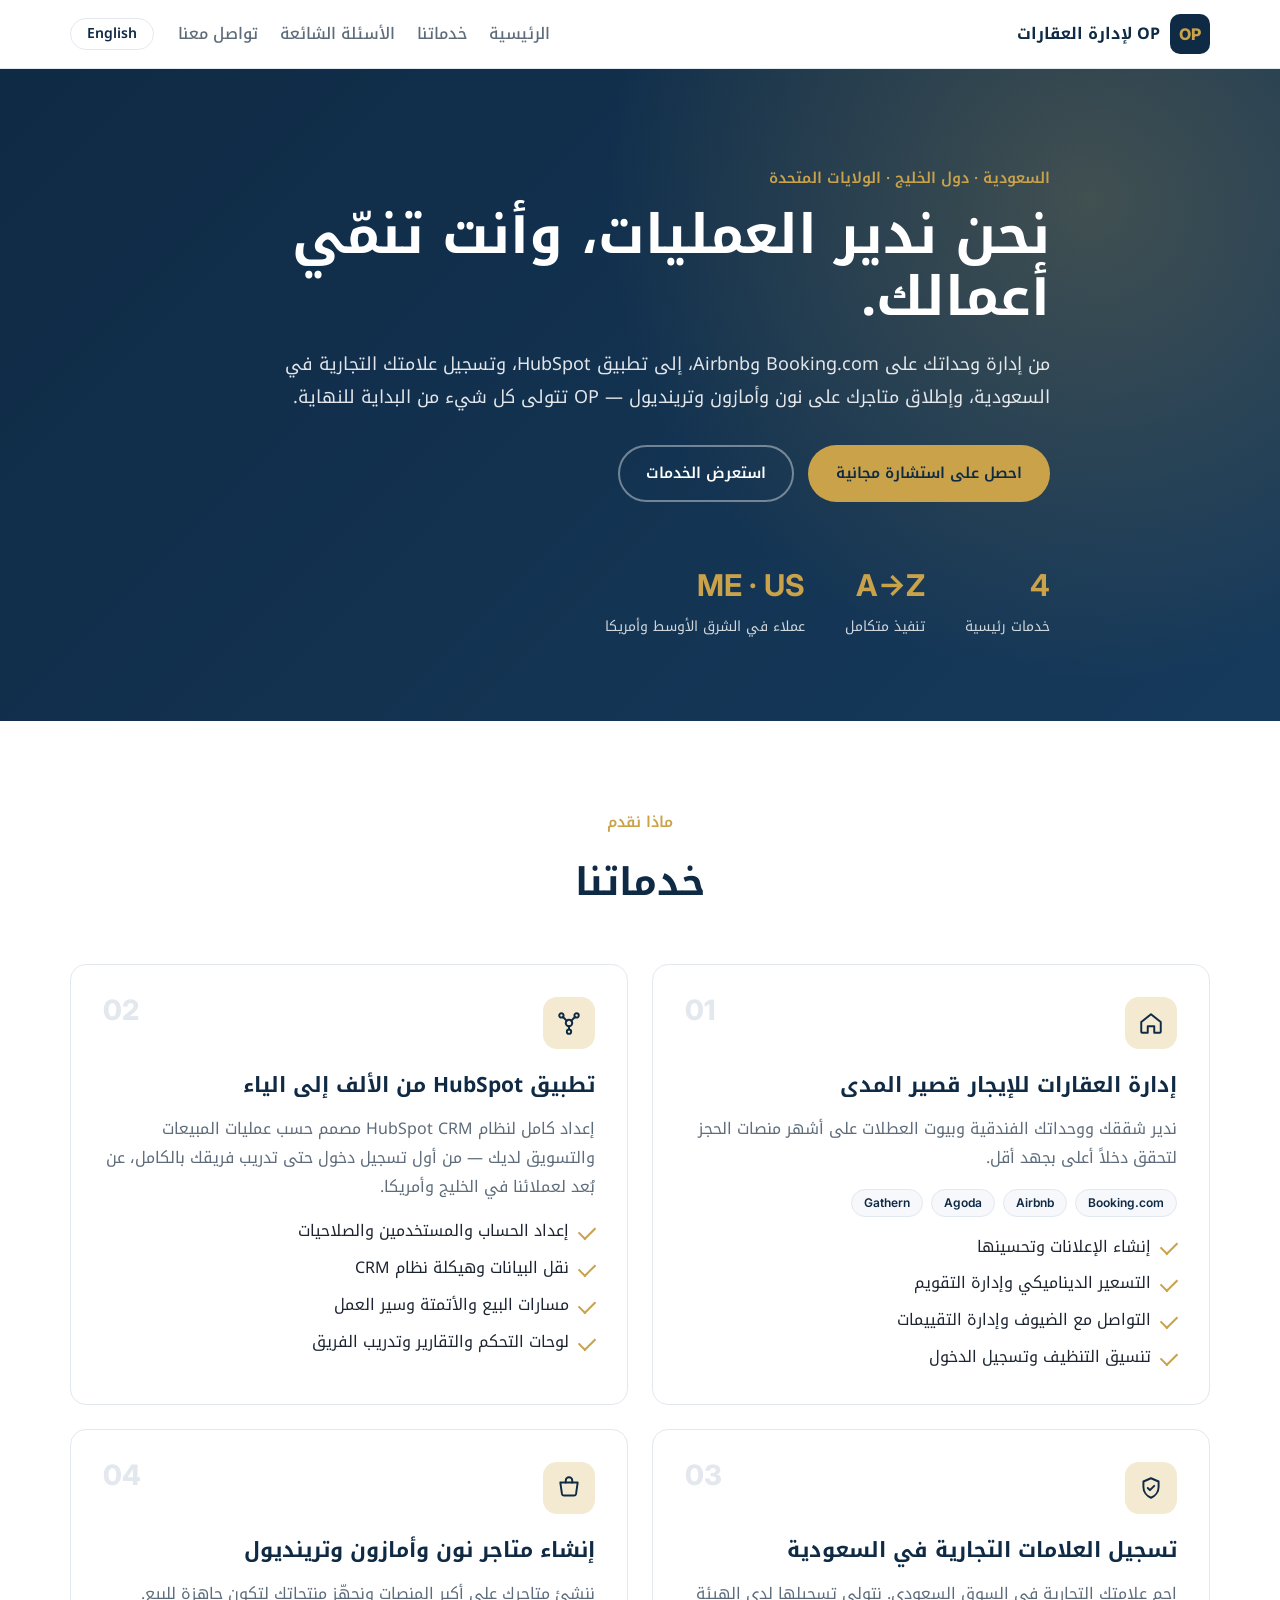
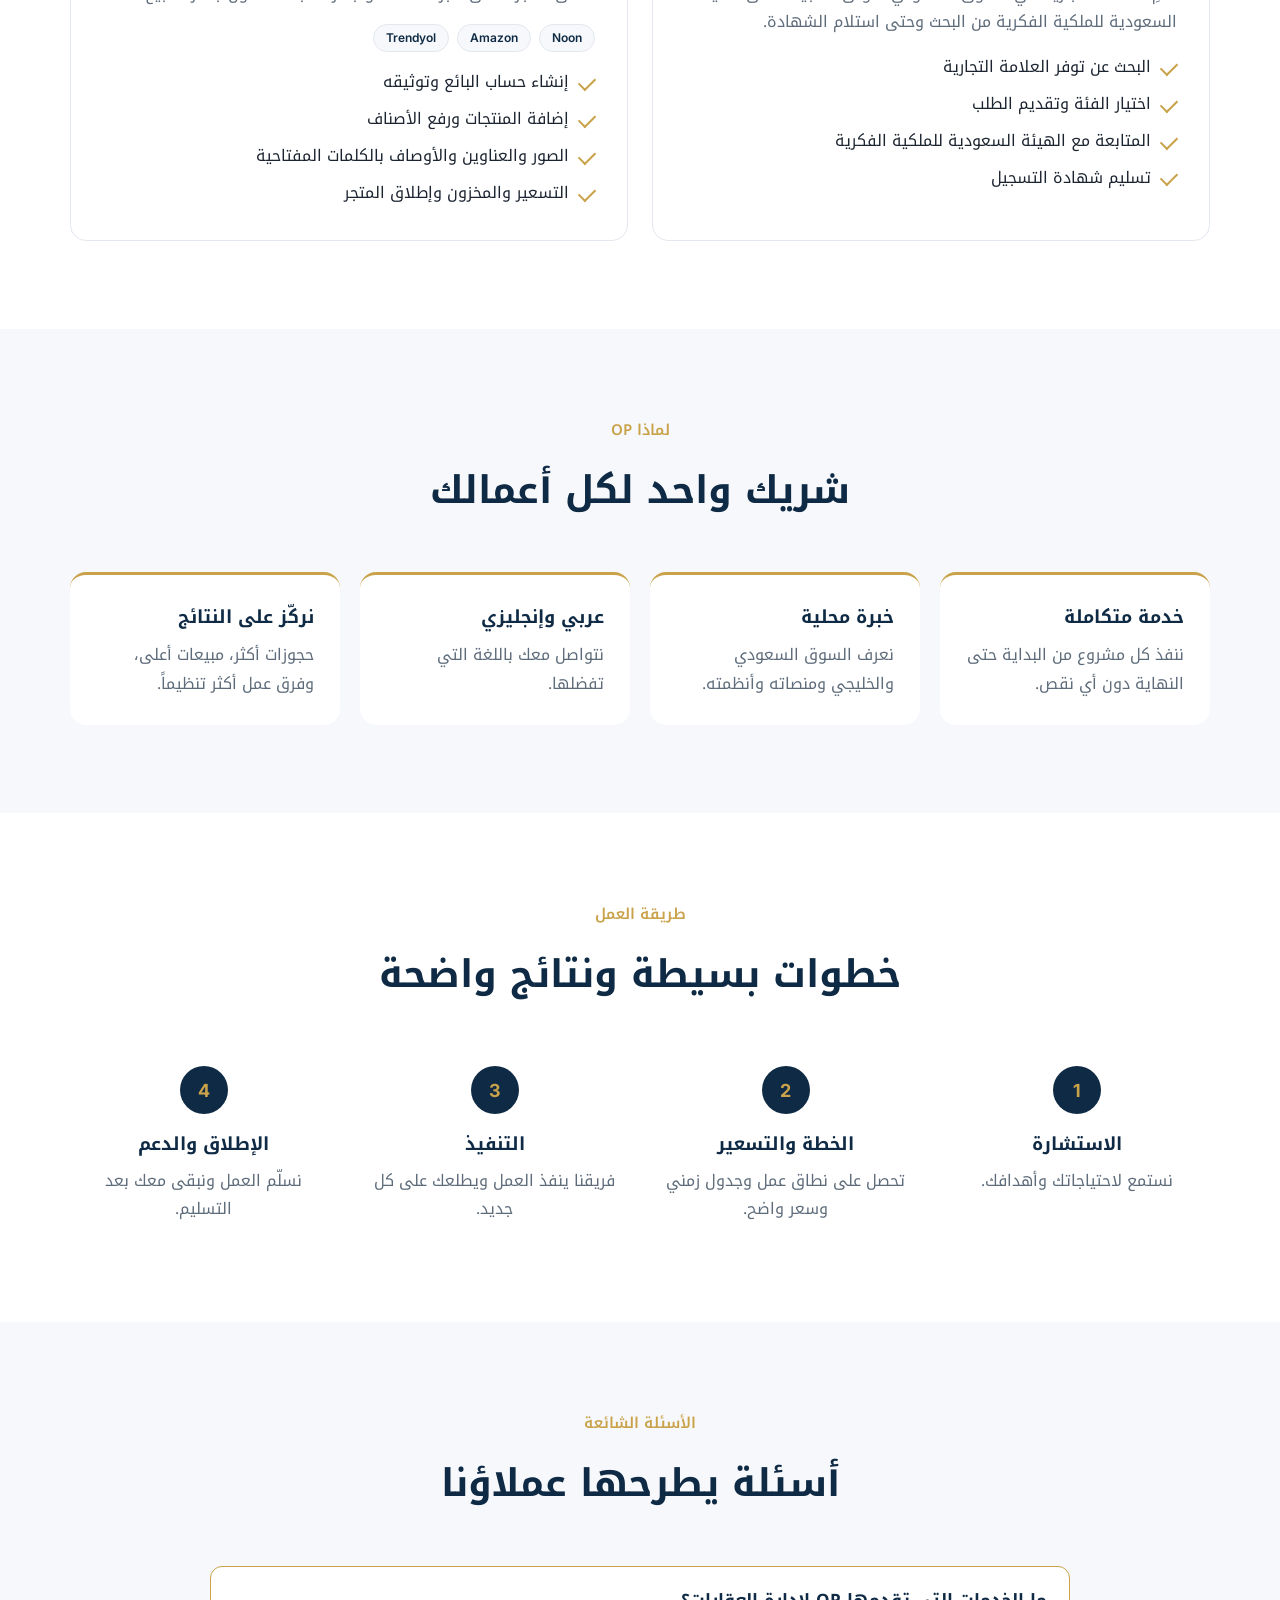
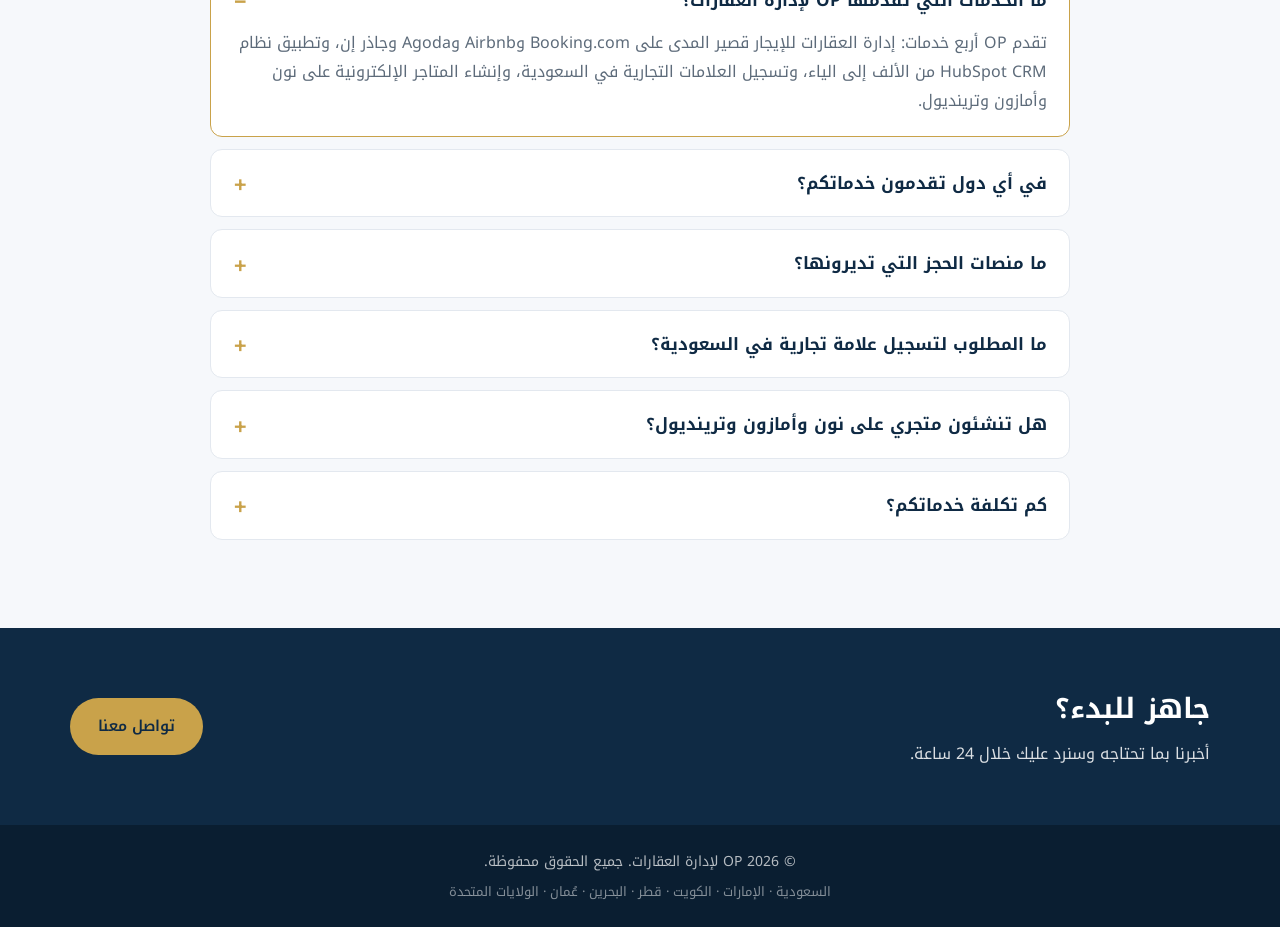
==== ar/index.html @ 4bc1ed7b "Switch to English/Arabic pages with SEO, GEO and a contact page - Remove Urdu; generate separate sta" ====
<!doctype html>
<html lang="ar" dir="rtl">
<head>
  <meta charset="utf-8">
  <meta name="viewport" content="width=device-width, initial-scale=1">
  <title>OP لإدارة العقارات | إدارة Airbnb وBooking.com وتطبيق HubSpot وتسجيل العلامات التجارية والمتاجر الإلكترونية</title>
  <meta name="description" content="OP لإدارة العقارات في السعودية والخليج وأمريكا: إدارة وحدات الإيجار قصير المدى على Booking.com وAirbnb وAgoda وجاذر إن، وتطبيق HubSpot، وتسجيل العلامات التجارية في السعودية، وإنشاء متاجر نون وأمازون وترينديول.">
  <meta name="robots" content="index, follow, max-image-preview:large">
  <link rel="canonical" href="https://www.op-pm.com/ar/">
  <link rel="alternate" hreflang="en" href="https://www.op-pm.com/">
  <link rel="alternate" hreflang="ar" href="https://www.op-pm.com/ar/">
  <link rel="alternate" hreflang="x-default" href="https://www.op-pm.com/">
  <meta property="og:type" content="website">
  <meta property="og:site_name" content="OP لإدارة العقارات">
  <meta property="og:title" content="OP لإدارة العقارات | إدارة Airbnb وBooking.com وتطبيق HubSpot وتسجيل العلامات التجارية والمتاجر الإلكترونية">
  <meta property="og:description" content="OP لإدارة العقارات في السعودية والخليج وأمريكا: إدارة وحدات الإيجار قصير المدى على Booking.com وAirbnb وAgoda وجاذر إن، وتطبيق HubSpot، وتسجيل العلامات التجارية في السعودية، وإنشاء متاجر نون وأمازون وترينديول.">
  <meta property="og:url" content="https://www.op-pm.com/ar/">
  <meta property="og:image" content="https://www.op-pm.com/og-image.png">
  <meta property="og:locale" content="ar_SA">
  <meta property="og:locale:alternate" content="en_US">
  <meta name="twitter:card" content="summary_large_image">
  <link rel="icon" href="../favicon.svg" type="image/svg+xml">
  <link rel="preconnect" href="https://fonts.googleapis.com">
  <link rel="preconnect" href="https://fonts.gstatic.com" crossorigin>
  <link href="https://fonts.googleapis.com/css2?family=Inter:wght@400;500;600;700;800&family=Noto+Kufi+Arabic:wght@400;500;600;700;800&display=swap" rel="stylesheet">
  <link rel="stylesheet" href="../styles.css">
  <script type="application/ld+json">
{
  "@context": "https://schema.org",
  "@graph": [
    {
      "@type": "Organization",
      "@id": "https://www.op-pm.com/#organization",
      "name": "OP Property Management",
      "alternateName": "OP لإدارة العقارات",
      "url": "https://www.op-pm.com/",
      "logo": "https://www.op-pm.com/favicon.svg",
      "image": "https://www.op-pm.com/og-image.png",
      "description": "OP لإدارة العقارات في السعودية والخليج وأمريكا: إدارة وحدات الإيجار قصير المدى على Booking.com وAirbnb وAgoda وجاذر إن، وتطبيق HubSpot، وتسجيل العلامات التجارية في السعودية، وإنشاء متاجر نون وأمازون وترينديول.",
      "email": "info@op-pm.com",
      "telephone": "+966 50 000 0000",
      "areaServed": [
        {
          "@type": "Country",
          "name": "Saudi Arabia"
        },
        {
          "@type": "Country",
          "name": "United Arab Emirates"
        },
        {
          "@type": "Country",
          "name": "Kuwait"
        },
        {
          "@type": "Country",
          "name": "Qatar"
        },
        {
          "@type": "Country",
          "name": "Bahrain"
        },
        {
          "@type": "Country",
          "name": "Oman"
        },
        {
          "@type": "Country",
          "name": "United States"
        }
      ],
      "knowsLanguage": [
        "ar",
        "en"
      ],
      "contactPoint": {
        "@type": "ContactPoint",
        "contactType": "customer service",
        "telephone": "+966 50 000 0000",
        "email": "info@op-pm.com",
        "availableLanguage": [
          "Arabic",
          "English"
        ],
        "areaServed": [
          "SA",
          "AE",
          "KW",
          "QA",
          "BH",
          "OM",
          "US"
        ]
      }
    },
    {
      "@type": "WebSite",
      "@id": "https://www.op-pm.com/#website",
      "url": "https://www.op-pm.com/",
      "name": "OP Property Management",
      "inLanguage": [
        "en",
        "ar"
      ],
      "publisher": {
        "@id": "https://www.op-pm.com/#organization"
      }
    },
    {
      "@type": "WebPage",
      "@id": "https://www.op-pm.com/ar/#webpage",
      "url": "https://www.op-pm.com/ar/",
      "name": "OP لإدارة العقارات | إدارة Airbnb وBooking.com وتطبيق HubSpot وتسجيل العلامات التجارية والمتاجر الإلكترونية",
      "description": "OP لإدارة العقارات في السعودية والخليج وأمريكا: إدارة وحدات الإيجار قصير المدى على Booking.com وAirbnb وAgoda وجاذر إن، وتطبيق HubSpot، وتسجيل العلامات التجارية في السعودية، وإنشاء متاجر نون وأمازون وترينديول.",
      "inLanguage": "ar",
      "isPartOf": {
        "@id": "https://www.op-pm.com/#website"
      },
      "about": {
        "@id": "https://www.op-pm.com/#organization"
      }
    },
    {
      "@type": "Service",
      "@id": "https://www.op-pm.com/ar/#rental",
      "name": "إدارة العقارات للإيجار قصير المدى",
      "description": "ندير شققك ووحداتك الفندقية وبيوت العطلات على أشهر منصات الحجز لتحقق دخلاً أعلى بجهد أقل.",
      "serviceType": "إدارة العقارات للإيجار قصير المدى",
      "provider": {
        "@id": "https://www.op-pm.com/#organization"
      },
      "areaServed": [
        {
          "@type": "Country",
          "name": "Saudi Arabia"
        },
        {
          "@type": "Country",
          "name": "United Arab Emirates"
        },
        {
          "@type": "Country",
          "name": "Kuwait"
        },
        {
          "@type": "Country",
          "name": "Qatar"
        },
        {
          "@type": "Country",
          "name": "Bahrain"
        },
        {
          "@type": "Country",
          "name": "Oman"
        },
        {
          "@type": "Country",
          "name": "United States"
        }
      ],
      "inLanguage": "ar"
    },
    {
      "@type": "Service",
      "@id": "https://www.op-pm.com/ar/#hubspot",
      "name": "تطبيق HubSpot من الألف إلى الياء",
      "description": "إعداد كامل لنظام HubSpot CRM مصمم حسب عمليات المبيعات والتسويق لديك — من أول تسجيل دخول حتى تدريب فريقك بالكامل، عن بُعد لعملائنا في الخليج وأمريكا.",
      "serviceType": "تطبيق HubSpot من الألف إلى الياء",
      "provider": {
        "@id": "https://www.op-pm.com/#organization"
      },
      "areaServed": [
        {
          "@type": "Country",
          "name": "Saudi Arabia"
        },
        {
          "@type": "Country",
          "name": "United Arab Emirates"
        },
        {
          "@type": "Country",
          "name": "Kuwait"
        },
        {
          "@type": "Country",
          "name": "Qatar"
        },
        {
          "@type": "Country",
          "name": "Bahrain"
        },
        {
          "@type": "Country",
          "name": "Oman"
        },
        {
          "@type": "Country",
          "name": "United States"
        }
      ],
      "inLanguage": "ar"
    },
    {
      "@type": "Service",
      "@id": "https://www.op-pm.com/ar/#trademark",
      "name": "تسجيل العلامات التجارية في السعودية",
      "description": "احمِ علامتك التجارية في السوق السعودي. نتولى تسجيلها لدى الهيئة السعودية للملكية الفكرية من البحث وحتى استلام الشهادة.",
      "serviceType": "تسجيل العلامات التجارية في السعودية",
      "provider": {
        "@id": "https://www.op-pm.com/#organization"
      },
      "areaServed": {
        "@type": "Country",
        "name": "Saudi Arabia"
      },
      "inLanguage": "ar"
    },
    {
      "@type": "Service",
      "@id": "https://www.op-pm.com/ar/#stores",
      "name": "إنشاء متاجر نون وأمازون وترينديول",
      "description": "ننشئ متاجرك على أكبر المنصات ونجهّز منتجاتك لتكون جاهزة للبيع.",
      "serviceType": "إنشاء متاجر نون وأمازون وترينديول",
      "provider": {
        "@id": "https://www.op-pm.com/#organization"
      },
      "areaServed": [
        {
          "@type": "Country",
          "name": "Saudi Arabia"
        },
        {
          "@type": "Country",
          "name": "United Arab Emirates"
        },
        {
          "@type": "Country",
          "name": "Kuwait"
        },
        {
          "@type": "Country",
          "name": "Qatar"
        },
        {
          "@type": "Country",
          "name": "Bahrain"
        },
        {
          "@type": "Country",
          "name": "Oman"
        },
        {
          "@type": "Country",
          "name": "United States"
        }
      ],
      "inLanguage": "ar"
    },
    {
      "@type": "FAQPage",
      "@id": "https://www.op-pm.com/ar/#faq",
      "inLanguage": "ar",
      "mainEntity": [
        {
          "@type": "Question",
          "name": "ما الخدمات التي تقدمها OP لإدارة العقارات؟",
          "acceptedAnswer": {
            "@type": "Answer",
            "text": "تقدم OP أربع خدمات: إدارة العقارات للإيجار قصير المدى على Booking.com وAirbnb وAgoda وجاذر إن، وتطبيق نظام HubSpot CRM من الألف إلى الياء، وتسجيل العلامات التجارية في السعودية، وإنشاء المتاجر الإلكترونية على نون وأمازون وترينديول."
          }
        },
        {
          "@type": "Question",
          "name": "في أي دول تقدمون خدماتكم؟",
          "acceptedAnswer": {
            "@type": "Answer",
            "text": "نخدم العملاء في السعودية والإمارات والكويت وقطر والبحرين وعُمان والولايات المتحدة. ونقدم خدمة تطبيق HubSpot وإنشاء متاجر أمازون عن بُعد بالكامل."
          }
        },
        {
          "@type": "Question",
          "name": "ما منصات الحجز التي تديرونها؟",
          "acceptedAnswer": {
            "@type": "Answer",
            "text": "ندير وحدات الإيجار على Booking.com وAirbnb وAgoda وجاذر إن، بما يشمل إنشاء الإعلان والتسعير والتقويم والرد على الضيوف والتقييمات."
          }
        },
        {
          "@type": "Question",
          "name": "ما المطلوب لتسجيل علامة تجارية في السعودية؟",
          "acceptedAnswer": {
            "@type": "Answer",
            "text": "عادةً اسم العلامة أو الشعار، وبيانات المالك (السجل التجاري للشركات)، وقائمة المنتجات أو الخدمات التي ستغطيها العلامة. نؤكد لك المستندات المطلوبة لحالتك ونتولى تقديم الطلب ومتابعته مع الهيئة السعودية للملكية الفكرية."
          }
        },
        {
          "@type": "Question",
          "name": "هل تنشئون متجري على نون وأمازون وترينديول؟",
          "acceptedAnswer": {
            "@type": "Answer",
            "text": "نعم. ننشئ حساب البائع ونوثقه، ونرفع منتجاتك بالصور والعناوين والأوصاف، ونضبط الأسعار والمخزون، ثم نطلق المتجر."
          }
        },
        {
          "@type": "Question",
          "name": "كم تكلفة خدماتكم؟",
          "acceptedAnswer": {
            "@type": "Answer",
            "text": "تعتمد التكلفة على نطاق كل مشروع. تواصل معنا للحصول على استشارة مجانية وسنرسل لك عرض سعر واضحاً وثابتاً."
          }
        }
      ]
    }
  ]
}
</script>
</head>
<body>
  <a class="skip-link" href="#main">انتقل إلى المحتوى</a>
  <header class="site-header">
    <div class="container nav">
      <a href="#top" class="brand" aria-label="OP لإدارة العقارات">
        <span class="brand-mark">OP</span>
        <span class="brand-name">OP لإدارة العقارات</span>
      </a>
      <nav class="nav-links" id="navLinks" aria-label="القائمة الرئيسية">
        <a href="#top">الرئيسية</a>
        <a href="#services">خدماتنا</a>
        <a href="#faq">الأسئلة الشائعة</a>
        <a href="contact.html">تواصل معنا</a>
      </nav>
      <a class="lang-link" href="../" hreflang="en" lang="en">English</a>
      <button class="menu-toggle" id="menuToggle" aria-label="Menu" aria-expanded="false" aria-controls="navLinks">
        <span></span><span></span><span></span>
      </button>
    </div>
  </header>
  <main id="main">
    <section class="hero" id="top">
      <div class="container hero-inner">
        <p class="eyebrow">السعودية · دول الخليج · الولايات المتحدة</p>
        <h1>نحن ندير العمليات، وأنت تنمّي أعمالك.</h1>
        <p class="lead">من إدارة وحداتك على Booking.com وAirbnb، إلى تطبيق HubSpot، وتسجيل علامتك التجارية في السعودية، وإطلاق متاجرك على نون وأمازون وترينديول — OP تتولى كل شيء من البداية للنهاية.</p>
        <div class="hero-cta">
          <a href="contact.html" class="btn btn-primary">احصل على استشارة مجانية</a>
          <a href="#services" class="btn btn-ghost">استعرض الخدمات</a>
        </div>
        <ul class="hero-stats">
          <li><strong>4</strong><span>خدمات رئيسية</span></li>
          <li><strong>A→Z</strong><span>تنفيذ متكامل</span></li>
          <li><strong>ME · US</strong><span>عملاء في الشرق الأوسط وأمريكا</span></li>
        </ul>
      </div>
    </section>

    <section id="services" class="section" aria-labelledby="services-title">
      <div class="container">
        <div class="section-head">
          <p class="eyebrow">ماذا نقدم</p>
          <h2 id="services-title">خدماتنا</h2>
        </div>
        <div class="services-grid">

          <article class="service-card" id="rental">
            <div class="service-icon" aria-hidden="true"><svg viewBox="0 0 24 24"><path d="M3 11l9-7 9 7v9a1 1 0 0 1-1 1h-5v-6H9v6H4a1 1 0 0 1-1-1z"/></svg></div>
            <span class="service-num" aria-hidden="true">01</span>
            <h3>إدارة العقارات للإيجار قصير المدى</h3>
            <p>ندير شققك ووحداتك الفندقية وبيوت العطلات على أشهر منصات الحجز لتحقق دخلاً أعلى بجهد أقل.</p>
            <div class="platforms"><span>Booking.com</span><span>Airbnb</span><span>Agoda</span><span>Gathern</span></div>
            <ul class="features">
              <li>إنشاء الإعلانات وتحسينها</li>
              <li>التسعير الديناميكي وإدارة التقويم</li>
              <li>التواصل مع الضيوف وإدارة التقييمات</li>
              <li>تنسيق التنظيف وتسجيل الدخول</li>
            </ul>
          </article>

          <article class="service-card" id="hubspot">
            <div class="service-icon" aria-hidden="true"><svg viewBox="0 0 24 24"><circle cx="12" cy="12" r="3"/><circle cx="5" cy="5" r="2"/><circle cx="19" cy="5" r="2"/><circle cx="12" cy="20" r="2"/><path d="M6.5 6.5l3.5 3.5M17.5 6.5L14 10M12 15v3"/></svg></div>
            <span class="service-num" aria-hidden="true">02</span>
            <h3>تطبيق HubSpot من الألف إلى الياء</h3>
            <p>إعداد كامل لنظام HubSpot CRM مصمم حسب عمليات المبيعات والتسويق لديك — من أول تسجيل دخول حتى تدريب فريقك بالكامل، عن بُعد لعملائنا في الخليج وأمريكا.</p>
            <ul class="features">
              <li>إعداد الحساب والمستخدمين والصلاحيات</li>
              <li>نقل البيانات وهيكلة نظام CRM</li>
              <li>مسارات البيع والأتمتة وسير العمل</li>
              <li>لوحات التحكم والتقارير وتدريب الفريق</li>
            </ul>
          </article>

          <article class="service-card" id="trademark">
            <div class="service-icon" aria-hidden="true"><svg viewBox="0 0 24 24"><path d="M12 3l7 3v5c0 4.5-3 8.5-7 10-4-1.5-7-5.5-7-10V6z"/><path d="M9 12l2 2 4-4"/></svg></div>
            <span class="service-num" aria-hidden="true">03</span>
            <h3>تسجيل العلامات التجارية في السعودية</h3>
            <p>احمِ علامتك التجارية في السوق السعودي. نتولى تسجيلها لدى الهيئة السعودية للملكية الفكرية من البحث وحتى استلام الشهادة.</p>
            <ul class="features">
              <li>البحث عن توفر العلامة التجارية</li>
              <li>اختيار الفئة وتقديم الطلب</li>
              <li>المتابعة مع الهيئة السعودية للملكية الفكرية</li>
              <li>تسليم شهادة التسجيل</li>
            </ul>
          </article>

          <article class="service-card" id="stores">
            <div class="service-icon" aria-hidden="true"><svg viewBox="0 0 24 24"><path d="M4 7h16l-1.5 10.5a2 2 0 0 1-2 1.5h-9a2 2 0 0 1-2-1.5z"/><path d="M9 7V5a3 3 0 0 1 6 0v2"/></svg></div>
            <span class="service-num" aria-hidden="true">04</span>
            <h3>إنشاء متاجر نون وأمازون وترينديول</h3>
            <p>ننشئ متاجرك على أكبر المنصات ونجهّز منتجاتك لتكون جاهزة للبيع.</p>
            <div class="platforms"><span>Noon</span><span>Amazon</span><span>Trendyol</span></div>
            <ul class="features">
              <li>إنشاء حساب البائع وتوثيقه</li>
              <li>إضافة المنتجات ورفع الأصناف</li>
              <li>الصور والعناوين والأوصاف بالكلمات المفتاحية</li>
              <li>التسعير والمخزون وإطلاق المتجر</li>
            </ul>
          </article>
        </div>
      </div>
    </section>

    <section id="why" class="section section-alt" aria-labelledby="why-title">
      <div class="container">
        <div class="section-head">
          <p class="eyebrow">لماذا OP</p>
          <h2 id="why-title">شريك واحد لكل أعمالك</h2>
        </div>
        <div class="why-grid">
          <div class="why-item"><h3>خدمة متكاملة</h3><p>ننفذ كل مشروع من البداية حتى النهاية دون أي نقص.</p></div>
          <div class="why-item"><h3>خبرة محلية</h3><p>نعرف السوق السعودي والخليجي ومنصاته وأنظمته.</p></div>
          <div class="why-item"><h3>عربي وإنجليزي</h3><p>نتواصل معك باللغة التي تفضلها.</p></div>
          <div class="why-item"><h3>نركّز على النتائج</h3><p>حجوزات أكثر، مبيعات أعلى، وفرق عمل أكثر تنظيماً.</p></div>
        </div>
      </div>
    </section>

    <section id="process" class="section" aria-labelledby="process-title">
      <div class="container">
        <div class="section-head">
          <p class="eyebrow">طريقة العمل</p>
          <h2 id="process-title">خطوات بسيطة ونتائج واضحة</h2>
        </div>
        <ol class="steps">
          <li><span class="step-num">1</span><h3>الاستشارة</h3><p>نستمع لاحتياجاتك وأهدافك.</p></li>
          <li><span class="step-num">2</span><h3>الخطة والتسعير</h3><p>تحصل على نطاق عمل وجدول زمني وسعر واضح.</p></li>
          <li><span class="step-num">3</span><h3>التنفيذ</h3><p>فريقنا ينفذ العمل ويطلعك على كل جديد.</p></li>
          <li><span class="step-num">4</span><h3>الإطلاق والدعم</h3><p>نسلّم العمل ونبقى معك بعد التسليم.</p></li>
        </ol>
      </div>
    </section>

    <section id="faq" class="section section-alt" aria-labelledby="faq-title">
      <div class="container faq-container">
        <div class="section-head">
          <p class="eyebrow">الأسئلة الشائعة</p>
          <h2 id="faq-title">أسئلة يطرحها عملاؤنا</h2>
        </div>
        <div class="faq-list">
          <details open><summary><h3>ما الخدمات التي تقدمها OP لإدارة العقارات؟</h3></summary><p>تقدم OP أربع خدمات: إدارة العقارات للإيجار قصير المدى على Booking.com وAirbnb وAgoda وجاذر إن، وتطبيق نظام HubSpot CRM من الألف إلى الياء، وتسجيل العلامات التجارية في السعودية، وإنشاء المتاجر الإلكترونية على نون وأمازون وترينديول.</p></details>
          <details><summary><h3>في أي دول تقدمون خدماتكم؟</h3></summary><p>نخدم العملاء في السعودية والإمارات والكويت وقطر والبحرين وعُمان والولايات المتحدة. ونقدم خدمة تطبيق HubSpot وإنشاء متاجر أمازون عن بُعد بالكامل.</p></details>
          <details><summary><h3>ما منصات الحجز التي تديرونها؟</h3></summary><p>ندير وحدات الإيجار على Booking.com وAirbnb وAgoda وجاذر إن، بما يشمل إنشاء الإعلان والتسعير والتقويم والرد على الضيوف والتقييمات.</p></details>
          <details><summary><h3>ما المطلوب لتسجيل علامة تجارية في السعودية؟</h3></summary><p>عادةً اسم العلامة أو الشعار، وبيانات المالك (السجل التجاري للشركات)، وقائمة المنتجات أو الخدمات التي ستغطيها العلامة. نؤكد لك المستندات المطلوبة لحالتك ونتولى تقديم الطلب ومتابعته مع الهيئة السعودية للملكية الفكرية.</p></details>
          <details><summary><h3>هل تنشئون متجري على نون وأمازون وترينديول؟</h3></summary><p>نعم. ننشئ حساب البائع ونوثقه، ونرفع منتجاتك بالصور والعناوين والأوصاف، ونضبط الأسعار والمخزون، ثم نطلق المتجر.</p></details>
          <details><summary><h3>كم تكلفة خدماتكم؟</h3></summary><p>تعتمد التكلفة على نطاق كل مشروع. تواصل معنا للحصول على استشارة مجانية وسنرسل لك عرض سعر واضحاً وثابتاً.</p></details>
        </div>
      </div>
    </section>

    <section class="cta-band">
      <div class="container cta-inner">
        <div>
          <h2>جاهز للبدء؟</h2>
          <p>أخبرنا بما تحتاجه وسنرد عليك خلال 24 ساعة.</p>
        </div>
        <a href="contact.html" class="btn btn-primary">تواصل معنا</a>
      </div>
    </section>
  </main>

  <footer class="site-footer">
    <div class="container footer-inner">
      <p>© <span id="year">2026</span> OP لإدارة العقارات. جميع الحقوق محفوظة.</p>
      <p class="footer-areas">السعودية · الإمارات · الكويت · قطر · البحرين · عُمان · الولايات المتحدة</p>
    </div>
  </footer>
  <script src="../script.js"></script>
</body>
</html>
---- styles.css ----
:root {
  --navy: #0f2a44;
  --navy-2: #163a5c;
  --gold: #c9a24a;
  --gold-soft: #f4ead2;
  --ink: #1b2430;
  --muted: #5d6b7a;
  --bg: #ffffff;
  --bg-alt: #f6f8fb;
  --line: #e3e8ef;
  --radius: 16px;
  --font: "Inter", system-ui, -apple-system, "Segoe UI", sans-serif;
}

html[lang="ar"] { --font: "Noto Kufi Arabic", "Inter", system-ui, sans-serif; }

* { box-sizing: border-box; }
html { scroll-behavior: smooth; }
body {
  margin: 0;
  font-family: var(--font);
  color: var(--ink);
  background: var(--bg);
  line-height: 1.6;
}
html[lang="ar"] body { line-height: 1.8; }

a { color: inherit; text-decoration: none; }
img, svg { display: block; }

.container { width: min(1140px, 100% - 32px); margin-inline: auto; }

/* Header */
.site-header {
  position: sticky; top: 0; z-index: 50;
  background: rgba(255, 255, 255, .92);
  backdrop-filter: blur(10px);
  border-bottom: 1px solid var(--line);
}
.nav { display: flex; align-items: center; gap: 24px; min-height: 68px; }
.brand { display: flex; align-items: center; gap: 10px; font-weight: 700; color: var(--navy); }
.brand-mark {
  display: grid; place-items: center;
  width: 40px; height: 40px; border-radius: 10px;
  background: var(--navy); color: var(--gold);
  font-family: "Inter", sans-serif; font-weight: 800; letter-spacing: .5px;
}
.nav-links { display: flex; gap: 22px; margin-inline-start: auto; }
.nav-links a { color: var(--muted); font-weight: 500; }
.nav-links a:hover { color: var(--navy); }

.lang-link {
  border: 1px solid var(--line); border-radius: 999px; padding: 7px 16px;
  font: 600 14px/1.2 "Noto Kufi Arabic", "Inter", sans-serif; color: var(--navy);
}
.lang-link:hover { border-color: var(--gold); background: var(--gold-soft); }
.nav-links a[aria-current="page"] { color: var(--navy); font-weight: 700; }
.skip-link { position: absolute; inset-inline-start: 8px; top: -60px; background: var(--navy); color: #fff; padding: 8px 14px; border-radius: 8px; z-index: 100; }
.skip-link:focus { top: 8px; }

.menu-toggle { display: none; background: none; border: 0; cursor: pointer; padding: 8px; }
.menu-toggle span { display: block; width: 22px; height: 2px; background: var(--navy); margin: 5px 0; }

/* Buttons */
.btn {
  display: inline-flex; align-items: center; justify-content: center;
  padding: 13px 26px; border-radius: 999px; font-weight: 600;
  border: 2px solid transparent; cursor: pointer; font-family: inherit; font-size: 15px;
  transition: transform .15s, background .15s;
}
.btn:hover { transform: translateY(-1px); }
.btn-primary { background: var(--gold); color: var(--navy); }
.btn-primary:hover { background: #d8b45e; }
.btn-ghost { border-color: rgba(255,255,255,.4); color: #fff; }
.btn-ghost:hover { background: rgba(255,255,255,.08); }

/* Hero */
.hero {
  background:
    radial-gradient(circle at 85% 20%, rgba(201,162,74,.25), transparent 40%),
    linear-gradient(135deg, var(--navy), var(--navy-2));
  color: #fff;
  padding: 96px 0 80px;
}
.hero-inner { max-width: 820px; }
.eyebrow {
  color: var(--gold); font-weight: 600; font-size: 14px;
  text-transform: uppercase; letter-spacing: 1.5px; margin: 0 0 12px;
}
html[lang="ar"] .eyebrow { text-transform: none; letter-spacing: 0; font-size: 15px; }
.hero h1 { font-size: clamp(32px, 5vw, 54px); line-height: 1.15; margin: 0 0 20px; }
.lead { font-size: 18px; color: inherit; opacity: .88; margin: 0 0 32px; }
.hero-cta { display: flex; flex-wrap: wrap; gap: 14px; }
.hero-stats {
  display: flex; flex-wrap: wrap; gap: 40px; list-style: none; padding: 0; margin: 56px 0 0;
}
.hero-stats strong { display: block; font-size: 30px; color: var(--gold); font-family: "Inter", sans-serif; }
.hero-stats span { opacity: .8; font-size: 14px; }

/* Sections */
.section { padding: 88px 0; }
.section-alt { background: var(--bg-alt); }
.section-head { text-align: center; margin-bottom: 48px; }
.section-head h2 { font-size: clamp(26px, 3.5vw, 38px); margin: 0; color: var(--navy); }

/* Services */
.services-grid { display: grid; grid-template-columns: repeat(2, 1fr); gap: 24px; }
.service-card {
  position: relative; background: #fff; border: 1px solid var(--line);
  border-radius: var(--radius); padding: 32px;
  transition: box-shadow .2s, transform .2s;
}
.service-card:hover { box-shadow: 0 18px 40px -20px rgba(15,42,68,.35); transform: translateY(-3px); }
.service-icon {
  width: 52px; height: 52px; border-radius: 14px; background: var(--gold-soft);
  display: grid; place-items: center; margin-bottom: 18px;
}
.service-icon svg { width: 26px; height: 26px; fill: none; stroke: var(--navy); stroke-width: 1.8; stroke-linecap: round; stroke-linejoin: round; }
.service-num {
  position: absolute; top: 28px; inset-inline-end: 32px;
  font: 800 28px "Inter", sans-serif; color: var(--line);
}
.service-card h3 { margin: 0 0 10px; color: var(--navy); font-size: 21px; }
.service-card p { color: var(--muted); margin: 0 0 16px; }
.platforms { display: flex; flex-wrap: wrap; gap: 8px; margin-bottom: 16px; }
.platforms span {
  font: 600 12px/1 "Inter", sans-serif; padding: 7px 12px; border-radius: 999px;
  background: var(--bg-alt); border: 1px solid var(--line); color: var(--navy);
}
.features { list-style: none; padding: 0; margin: 0; display: grid; gap: 8px; }
.features li { position: relative; padding-inline-start: 26px; }
.features li::before {
  content: ""; position: absolute; inset-inline-start: 0; top: .55em;
  width: 14px; height: 8px; border-left: 2px solid var(--gold); border-bottom: 2px solid var(--gold);
  transform: rotate(-45deg);
}

/* Why */
.why-grid { display: grid; grid-template-columns: repeat(4, 1fr); gap: 20px; }
.why-item { background: #fff; border-radius: var(--radius); padding: 26px; border-top: 3px solid var(--gold); }
.why-item h3 { margin: 0 0 8px; color: var(--navy); font-size: 18px; }
.why-item p { margin: 0; color: var(--muted); }

/* Steps */
.steps { list-style: none; padding: 0; margin: 0; display: grid; grid-template-columns: repeat(4, 1fr); gap: 24px; counter-reset: s; }
.steps li { text-align: center; padding: 10px; }
.step-num {
  display: inline-grid; place-items: center; width: 48px; height: 48px; border-radius: 50%;
  background: var(--navy); color: var(--gold); font: 700 18px "Inter", sans-serif; margin-bottom: 14px;
}
.steps h3 { margin: 0 0 6px; color: var(--navy); font-size: 18px; }
.steps p { margin: 0; color: var(--muted); }

/* FAQ */
.faq-container { max-width: 860px; }
.faq-list { display: grid; gap: 12px; }
.faq-list details { background: #fff; border: 1px solid var(--line); border-radius: 12px; padding: 4px 22px; }
.faq-list details[open] { border-color: var(--gold); }
.faq-list summary { cursor: pointer; list-style: none; display: flex; align-items: center; justify-content: space-between; gap: 16px; padding: 14px 0; }
.faq-list summary::-webkit-details-marker { display: none; }
.faq-list summary::after { content: "+"; font: 600 22px "Inter", sans-serif; color: var(--gold); }
.faq-list details[open] summary::after { content: "−"; }
.faq-list summary h3 { margin: 0; font-size: 17px; color: var(--navy); }
.faq-list details p { margin: 0 0 16px; color: var(--muted); }

/* CTA band */
.cta-band { background: var(--navy); color: #fff; padding: 56px 0; }
.cta-inner { display: flex; align-items: center; justify-content: space-between; gap: 24px; flex-wrap: wrap; }
.cta-band h2 { margin: 0 0 6px; font-size: 28px; }
.cta-band p { margin: 0; opacity: .85; }

/* Contact page */
.page-hero { background: linear-gradient(135deg, var(--navy), var(--navy-2)); color: #fff; padding: 56px 0 64px; }
.page-hero h1 { font-size: clamp(30px, 4.5vw, 46px); margin: 0 0 14px; line-height: 1.2; }
.page-hero .lead { margin: 0; max-width: 680px; }
.breadcrumb { display: flex; gap: 8px; font-size: 14px; opacity: .75; margin-bottom: 20px; }
.breadcrumb a:hover { color: var(--gold); }
.contact-section { background: var(--bg-alt); }
.contact-grid { display: grid; grid-template-columns: 1fr 1.6fr; gap: 32px; align-items: start; }
.contact-card { background: var(--navy); color: #fff; border-radius: var(--radius); padding: 30px; }
.contact-card h2 { font-size: 19px; margin: 0 0 16px; color: var(--gold); }
.contact-card h2:not(:first-child) { margin-top: 30px; }
.contact-list { list-style: none; padding: 0; margin: 0; display: grid; gap: 14px; }
.contact-list li { display: flex; gap: 14px; flex-wrap: wrap; }
.contact-list li > span:first-child { opacity: .7; min-width: 80px; }
.contact-list a:hover { color: var(--gold); }
.area-tags { list-style: none; padding: 0; margin: 0; display: flex; flex-wrap: wrap; gap: 8px; }
.area-tags li { border: 1px solid rgba(255,255,255,.25); border-radius: 999px; padding: 5px 12px; font-size: 14px; }
.contact-form {
  background: #fff; color: var(--ink); border-radius: var(--radius); padding: 30px;
  display: grid; gap: 16px; border: 1px solid var(--line);
}
.contact-form h2 { margin: 0; color: var(--navy); font-size: 22px; }
.form-row { display: grid; grid-template-columns: 1fr 1fr; gap: 16px; }
.contact-form label { display: grid; gap: 6px; font-weight: 600; font-size: 14px; color: var(--navy); }
.contact-form input, .contact-form select, .contact-form textarea {
  font: inherit; font-weight: 400; padding: 11px 14px; border-radius: 10px;
  border: 1px solid var(--line); background: var(--bg-alt); color: var(--ink); width: 100%;
}
.contact-form input:focus, .contact-form select:focus, .contact-form textarea:focus {
  outline: 2px solid var(--gold); outline-offset: 1px; background: #fff;
}
.form-note { margin: 0; font-size: 13px; color: var(--muted); }

/* Footer */
.site-footer { background: #0a1e31; color: rgba(255,255,255,.7); padding: 24px 0; text-align: center; font-size: 14px; }
.site-footer p { margin: 0; }
.footer-inner { display: grid; gap: 6px; }
.footer-areas { font-size: 13px; opacity: .7; }

/* Responsive */
@media (max-width: 960px) {
  .why-grid, .steps { grid-template-columns: repeat(2, 1fr); }
  .contact-grid { grid-template-columns: 1fr; }
}
@media (max-width: 760px) {
  .nav { gap: 12px; }
  .brand-name { display: none; }
  .menu-toggle { display: block; }
  .lang-link { margin-inline-start: auto; }
  .nav-links {
    display: none; position: absolute; top: 68px; inset-inline: 0;
    flex-direction: column; gap: 0; background: #fff; border-bottom: 1px solid var(--line);
  }
  .nav-links.open { display: flex; }
  .nav-links a { padding: 14px 16px; border-top: 1px solid var(--line); }
  .services-grid, .why-grid, .steps { grid-template-columns: 1fr; }
  .hero { padding: 64px 0 56px; }
  .section { padding: 64px 0; }
  .service-card { padding: 24px; }
  .hero-stats { gap: 24px; }
  .form-row { grid-template-columns: 1fr; }
  .cta-band { text-align: center; }
  .cta-inner { justify-content: center; }
}
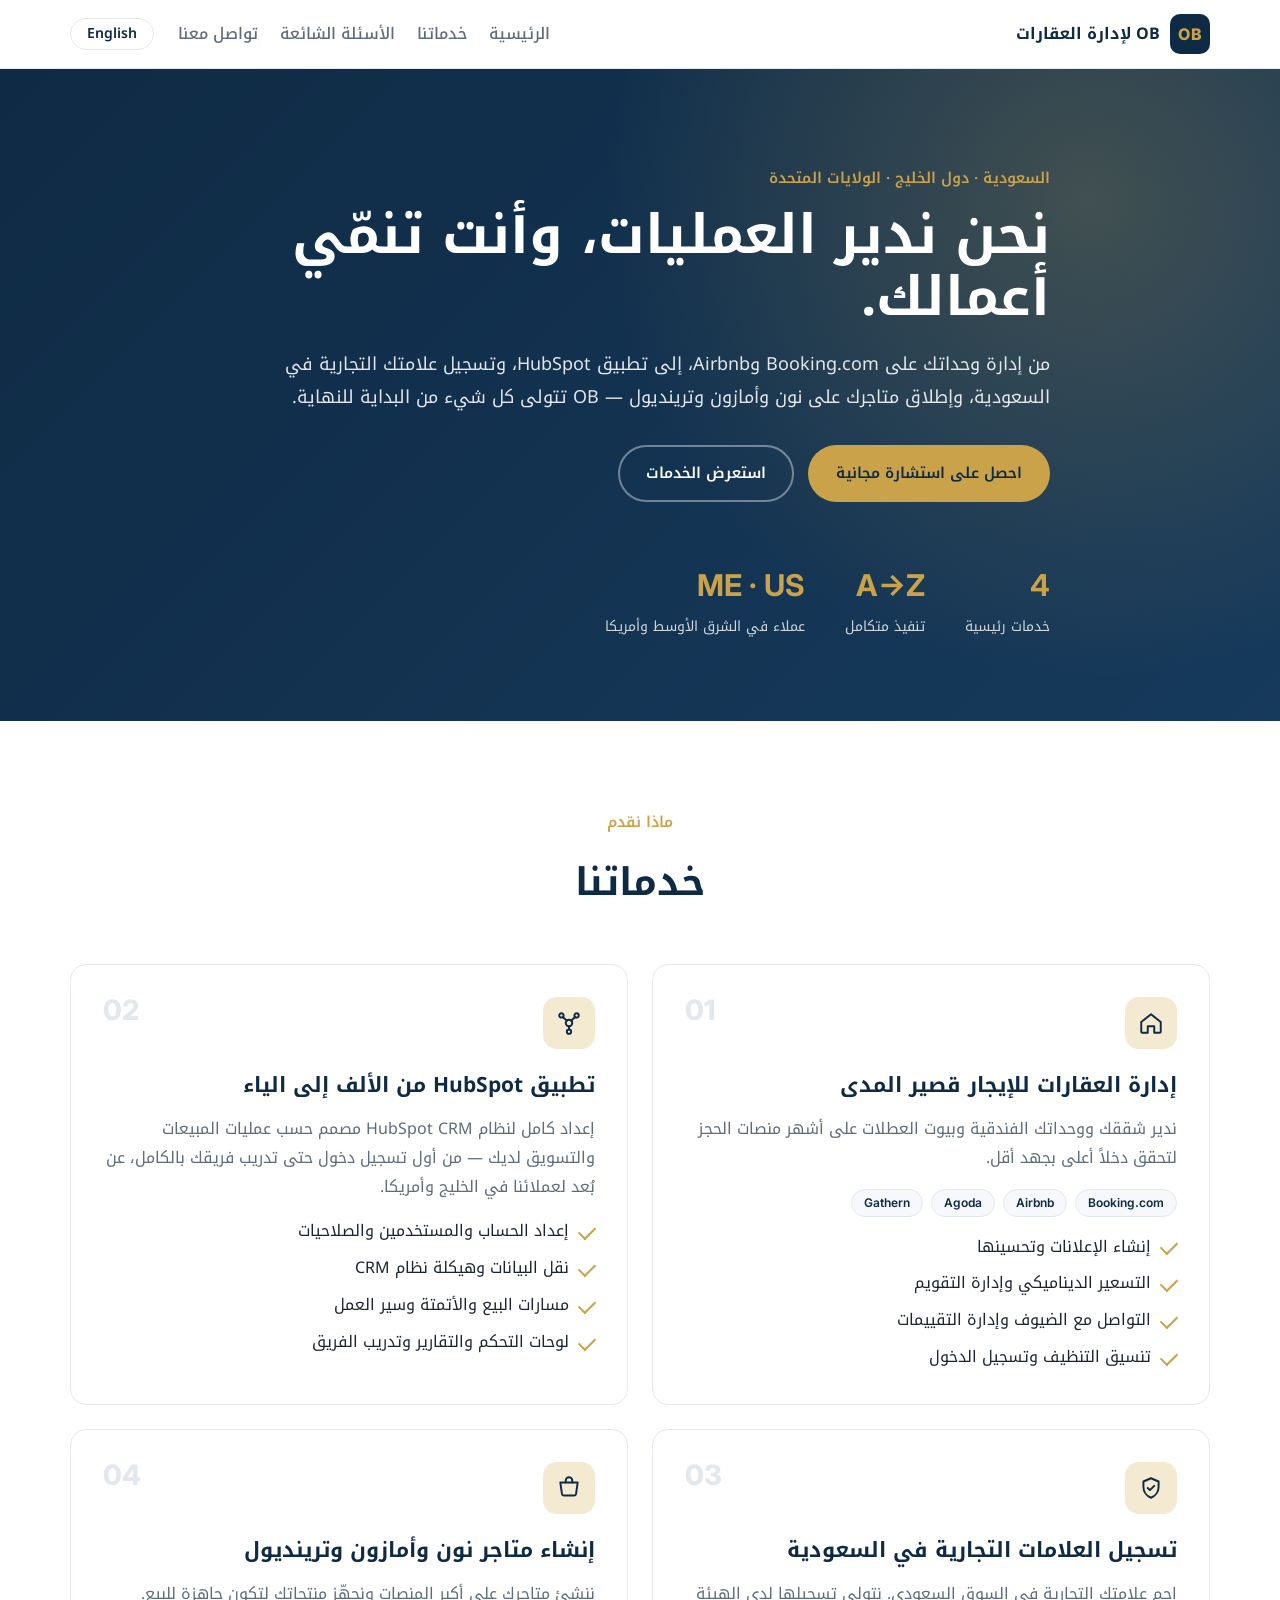
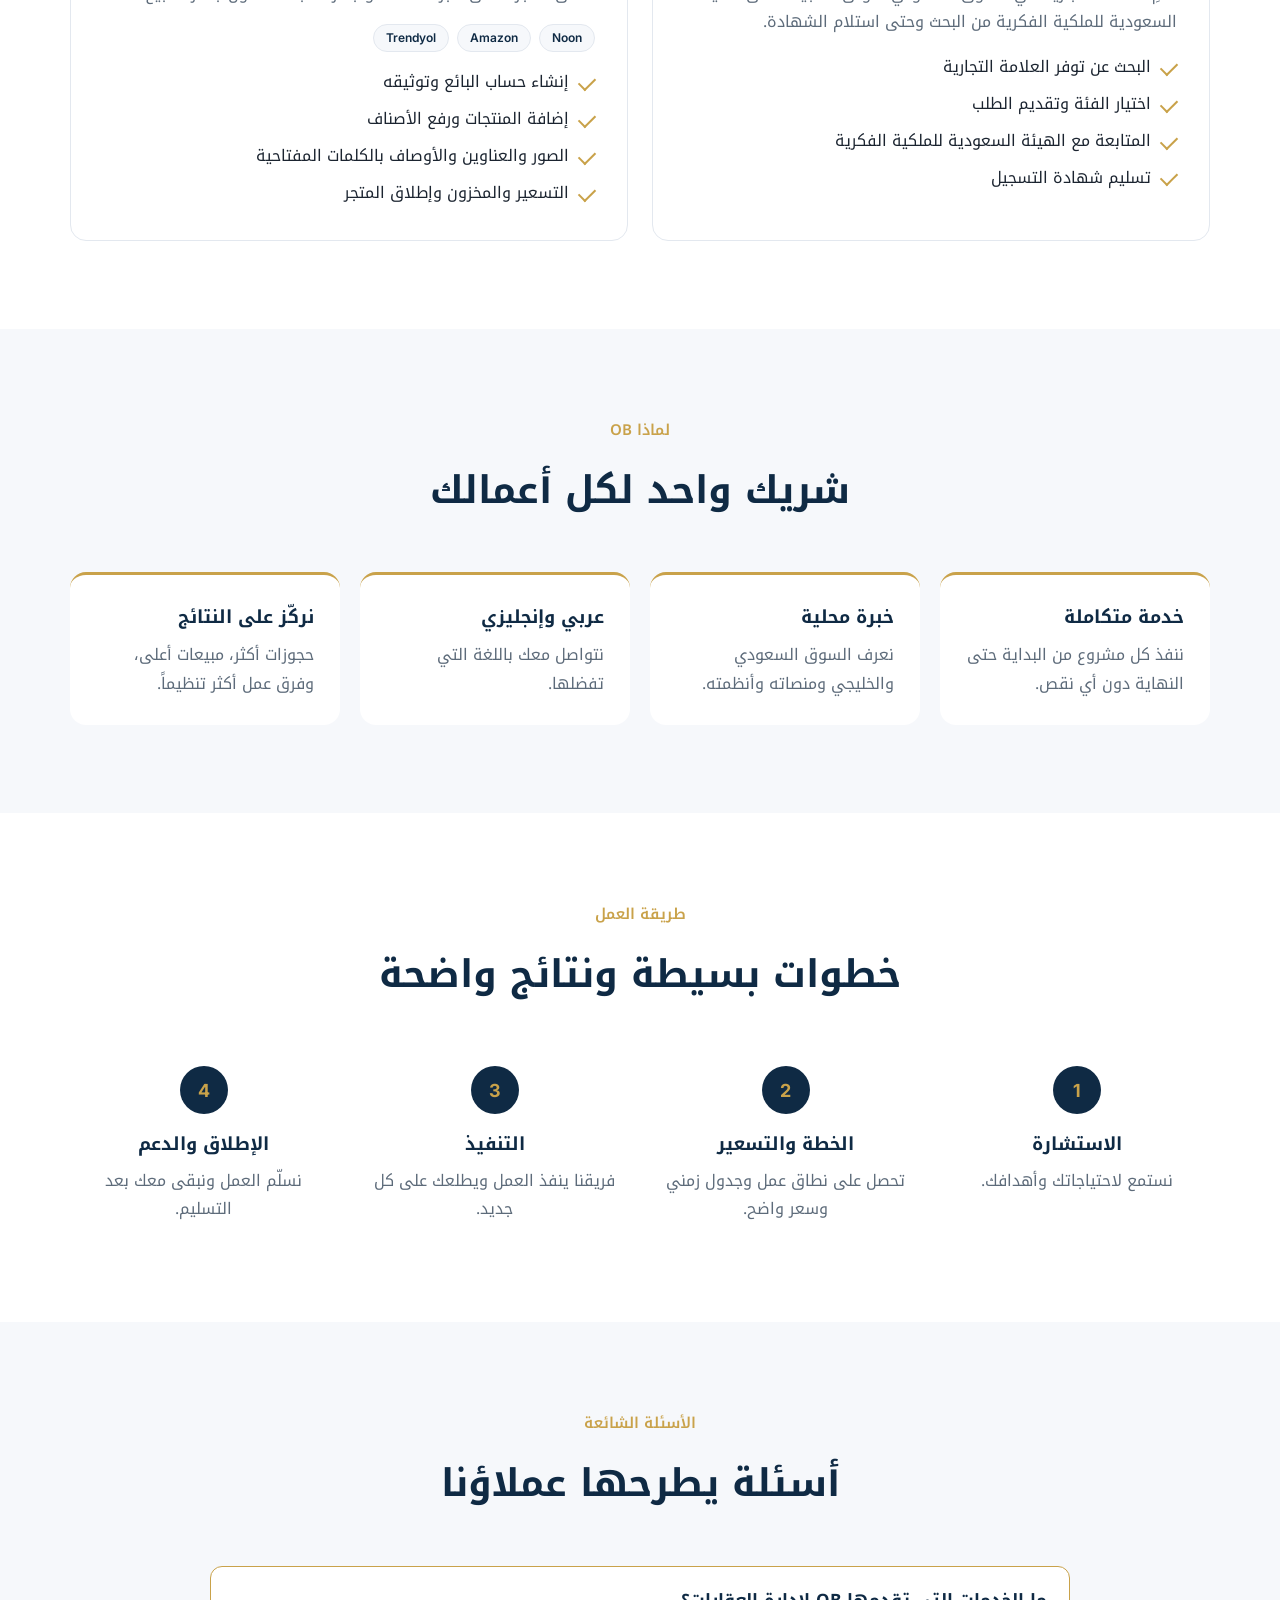
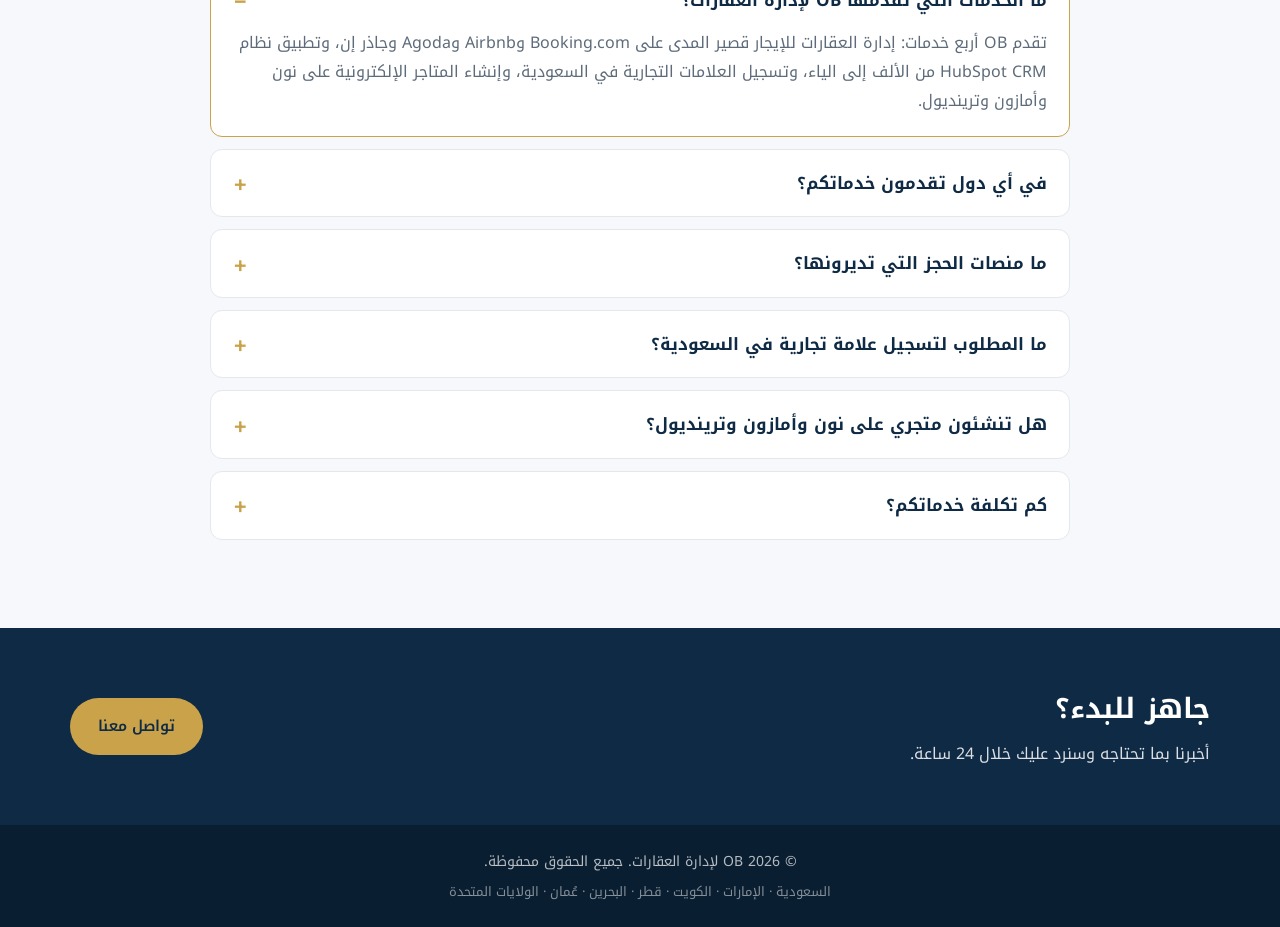
==== commit a0abfec2: "Rename company from OP to OB Property Management Updates the logo mark, favicon, share image, page t" ====
--- a/ar/index.html
+++ b/ar/index.html
@@ -3,19 +3,19 @@
 <head>
   <meta charset="utf-8">
   <meta name="viewport" content="width=device-width, initial-scale=1">
-  <title>OP لإدارة العقارات | إدارة Airbnb وBooking.com وتطبيق HubSpot وتسجيل العلامات التجارية والمتاجر الإلكترونية</title>
-  <meta name="description" content="OP لإدارة العقارات في السعودية والخليج وأمريكا: إدارة وحدات الإيجار قصير المدى على Booking.com وAirbnb وAgoda وجاذر إن، وتطبيق HubSpot، وتسجيل العلامات التجارية في السعودية، وإنشاء متاجر نون وأمازون وترينديول.">
+  <title>OB لإدارة العقارات | إدارة Airbnb وBooking.com وتطبيق HubSpot وتسجيل العلامات التجارية والمتاجر الإلكترونية</title>
+  <meta name="description" content="OB لإدارة العقارات في السعودية والخليج وأمريكا: إدارة وحدات الإيجار قصير المدى على Booking.com وAirbnb وAgoda وجاذر إن، وتطبيق HubSpot، وتسجيل العلامات التجارية في السعودية، وإنشاء متاجر نون وأمازون وترينديول.">
   <meta name="robots" content="index, follow, max-image-preview:large">
-  <link rel="canonical" href="https://www.op-pm.com/ar/">
-  <link rel="alternate" hreflang="en" href="https://www.op-pm.com/">
-  <link rel="alternate" hreflang="ar" href="https://www.op-pm.com/ar/">
-  <link rel="alternate" hreflang="x-default" href="https://www.op-pm.com/">
+  <link rel="canonical" href="https://www.ob-pm.com/ar/">
+  <link rel="alternate" hreflang="en" href="https://www.ob-pm.com/">
+  <link rel="alternate" hreflang="ar" href="https://www.ob-pm.com/ar/">
+  <link rel="alternate" hreflang="x-default" href="https://www.ob-pm.com/">
   <meta property="og:type" content="website">
-  <meta property="og:site_name" content="OP لإدارة العقارات">
-  <meta property="og:title" content="OP لإدارة العقارات | إدارة Airbnb وBooking.com وتطبيق HubSpot وتسجيل العلامات التجارية والمتاجر الإلكترونية">
-  <meta property="og:description" content="OP لإدارة العقارات في السعودية والخليج وأمريكا: إدارة وحدات الإيجار قصير المدى على Booking.com وAirbnb وAgoda وجاذر إن، وتطبيق HubSpot، وتسجيل العلامات التجارية في السعودية، وإنشاء متاجر نون وأمازون وترينديول.">
-  <meta property="og:url" content="https://www.op-pm.com/ar/">
-  <meta property="og:image" content="https://www.op-pm.com/og-image.png">
+  <meta property="og:site_name" content="OB لإدارة العقارات">
+  <meta property="og:title" content="OB لإدارة العقارات | إدارة Airbnb وBooking.com وتطبيق HubSpot وتسجيل العلامات التجارية والمتاجر الإلكترونية">
+  <meta property="og:description" content="OB لإدارة العقارات في السعودية والخليج وأمريكا: إدارة وحدات الإيجار قصير المدى على Booking.com وAirbnb وAgoda وجاذر إن، وتطبيق HubSpot، وتسجيل العلامات التجارية في السعودية، وإنشاء متاجر نون وأمازون وترينديول.">
+  <meta property="og:url" content="https://www.ob-pm.com/ar/">
+  <meta property="og:image" content="https://www.ob-pm.com/og-image.png">
   <meta property="og:locale" content="ar_SA">
   <meta property="og:locale:alternate" content="en_US">
   <meta name="twitter:card" content="summary_large_image">
@@ -30,14 +30,14 @@
   "@graph": [
     {
       "@type": "Organization",
-      "@id": "https://www.op-pm.com/#organization",
-      "name": "OP Property Management",
-      "alternateName": "OP لإدارة العقارات",
-      "url": "https://www.op-pm.com/",
-      "logo": "https://www.op-pm.com/favicon.svg",
-      "image": "https://www.op-pm.com/og-image.png",
-      "description": "OP لإدارة العقارات في السعودية والخليج وأمريكا: إدارة وحدات الإيجار قصير المدى على Booking.com وAirbnb وAgoda وجاذر إن، وتطبيق HubSpot، وتسجيل العلامات التجارية في السعودية، وإنشاء متاجر نون وأمازون وترينديول.",
-      "email": "info@op-pm.com",
+      "@id": "https://www.ob-pm.com/#organization",
+      "name": "OB Property Management",
+      "alternateName": "OB لإدارة العقارات",
+      "url": "https://www.ob-pm.com/",
+      "logo": "https://www.ob-pm.com/favicon.svg",
+      "image": "https://www.ob-pm.com/og-image.png",
+      "description": "OB لإدارة العقارات في السعودية والخليج وأمريكا: إدارة وحدات الإيجار قصير المدى على Booking.com وAirbnb وAgoda وجاذر إن، وتطبيق HubSpot، وتسجيل العلامات التجارية في السعودية، وإنشاء متاجر نون وأمازون وترينديول.",
+      "email": "info@ob-pm.com",
       "telephone": "+966 50 000 0000",
       "areaServed": [
         {
@@ -77,7 +77,7 @@
         "@type": "ContactPoint",
         "contactType": "customer service",
         "telephone": "+966 50 000 0000",
-        "email": "info@op-pm.com",
+        "email": "info@ob-pm.com",
         "availableLanguage": [
           "Arabic",
           "English"
@@ -95,39 +95,39 @@
     },
     {
       "@type": "WebSite",
-      "@id": "https://www.op-pm.com/#website",
-      "url": "https://www.op-pm.com/",
-      "name": "OP Property Management",
+      "@id": "https://www.ob-pm.com/#website",
+      "url": "https://www.ob-pm.com/",
+      "name": "OB Property Management",
       "inLanguage": [
         "en",
         "ar"
       ],
       "publisher": {
-        "@id": "https://www.op-pm.com/#organization"
+        "@id": "https://www.ob-pm.com/#organization"
       }
     },
     {
       "@type": "WebPage",
-      "@id": "https://www.op-pm.com/ar/#webpage",
-      "url": "https://www.op-pm.com/ar/",
-      "name": "OP لإدارة العقارات | إدارة Airbnb وBooking.com وتطبيق HubSpot وتسجيل العلامات التجارية والمتاجر الإلكترونية",
-      "description": "OP لإدارة العقارات في السعودية والخليج وأمريكا: إدارة وحدات الإيجار قصير المدى على Booking.com وAirbnb وAgoda وجاذر إن، وتطبيق HubSpot، وتسجيل العلامات التجارية في السعودية، وإنشاء متاجر نون وأمازون وترينديول.",
+      "@id": "https://www.ob-pm.com/ar/#webpage",
+      "url": "https://www.ob-pm.com/ar/",
+      "name": "OB لإدارة العقارات | إدارة Airbnb وBooking.com وتطبيق HubSpot وتسجيل العلامات التجارية والمتاجر الإلكترونية",
+      "description": "OB لإدارة العقارات في السعودية والخليج وأمريكا: إدارة وحدات الإيجار قصير المدى على Booking.com وAirbnb وAgoda وجاذر إن، وتطبيق HubSpot، وتسجيل العلامات التجارية في السعودية، وإنشاء متاجر نون وأمازون وترينديول.",
       "inLanguage": "ar",
       "isPartOf": {
-        "@id": "https://www.op-pm.com/#website"
+        "@id": "https://www.ob-pm.com/#website"
       },
       "about": {
-        "@id": "https://www.op-pm.com/#organization"
+        "@id": "https://www.ob-pm.com/#organization"
       }
     },
     {
       "@type": "Service",
-      "@id": "https://www.op-pm.com/ar/#rental",
+      "@id": "https://www.ob-pm.com/ar/#rental",
       "name": "إدارة العقارات للإيجار قصير المدى",
       "description": "ندير شققك ووحداتك الفندقية وبيوت العطلات على أشهر منصات الحجز لتحقق دخلاً أعلى بجهد أقل.",
       "serviceType": "إدارة العقارات للإيجار قصير المدى",
       "provider": {
-        "@id": "https://www.op-pm.com/#organization"
+        "@id": "https://www.ob-pm.com/#organization"
       },
       "areaServed": [
         {
@@ -163,12 +163,12 @@
     },
     {
       "@type": "Service",
-      "@id": "https://www.op-pm.com/ar/#hubspot",
+      "@id": "https://www.ob-pm.com/ar/#hubspot",
       "name": "تطبيق HubSpot من الألف إلى الياء",
       "description": "إعداد كامل لنظام HubSpot CRM مصمم حسب عمليات المبيعات والتسويق لديك — من أول تسجيل دخول حتى تدريب فريقك بالكامل، عن بُعد لعملائنا في الخليج وأمريكا.",
       "serviceType": "تطبيق HubSpot من الألف إلى الياء",
       "provider": {
-        "@id": "https://www.op-pm.com/#organization"
+        "@id": "https://www.ob-pm.com/#organization"
       },
       "areaServed": [
         {
@@ -204,12 +204,12 @@
     },
     {
       "@type": "Service",
-      "@id": "https://www.op-pm.com/ar/#trademark",
+      "@id": "https://www.ob-pm.com/ar/#trademark",
       "name": "تسجيل العلامات التجارية في السعودية",
       "description": "احمِ علامتك التجارية في السوق السعودي. نتولى تسجيلها لدى الهيئة السعودية للملكية الفكرية من البحث وحتى استلام الشهادة.",
       "serviceType": "تسجيل العلامات التجارية في السعودية",
       "provider": {
-        "@id": "https://www.op-pm.com/#organization"
+        "@id": "https://www.ob-pm.com/#organization"
       },
       "areaServed": {
         "@type": "Country",
@@ -219,12 +219,12 @@
     },
     {
       "@type": "Service",
-      "@id": "https://www.op-pm.com/ar/#stores",
+      "@id": "https://www.ob-pm.com/ar/#stores",
       "name": "إنشاء متاجر نون وأمازون وترينديول",
       "description": "ننشئ متاجرك على أكبر المنصات ونجهّز منتجاتك لتكون جاهزة للبيع.",
       "serviceType": "إنشاء متاجر نون وأمازون وترينديول",
       "provider": {
-        "@id": "https://www.op-pm.com/#organization"
+        "@id": "https://www.ob-pm.com/#organization"
       },
       "areaServed": [
         {
@@ -260,15 +260,15 @@
     },
     {
       "@type": "FAQPage",
-      "@id": "https://www.op-pm.com/ar/#faq",
+      "@id": "https://www.ob-pm.com/ar/#faq",
       "inLanguage": "ar",
       "mainEntity": [
         {
           "@type": "Question",
-          "name": "ما الخدمات التي تقدمها OP لإدارة العقارات؟",
-          "acceptedAnswer": {
-            "@type": "Answer",
-            "text": "تقدم OP أربع خدمات: إدارة العقارات للإيجار قصير المدى على Booking.com وAirbnb وAgoda وجاذر إن، وتطبيق نظام HubSpot CRM من الألف إلى الياء، وتسجيل العلامات التجارية في السعودية، وإنشاء المتاجر الإلكترونية على نون وأمازون وترينديول."
+          "name": "ما الخدمات التي تقدمها OB لإدارة العقارات؟",
+          "acceptedAnswer": {
+            "@type": "Answer",
+            "text": "تقدم OB أربع خدمات: إدارة العقارات للإيجار قصير المدى على Booking.com وAirbnb وAgoda وجاذر إن، وتطبيق نظام HubSpot CRM من الألف إلى الياء، وتسجيل العلامات التجارية في السعودية، وإنشاء المتاجر الإلكترونية على نون وأمازون وترينديول."
           }
         },
         {
@@ -321,9 +321,9 @@
   <a class="skip-link" href="#main">انتقل إلى المحتوى</a>
   <header class="site-header">
     <div class="container nav">
-      <a href="#top" class="brand" aria-label="OP لإدارة العقارات">
-        <span class="brand-mark">OP</span>
-        <span class="brand-name">OP لإدارة العقارات</span>
+      <a href="#top" class="brand" aria-label="OB لإدارة العقارات">
+        <span class="brand-mark">OB</span>
+        <span class="brand-name">OB لإدارة العقارات</span>
       </a>
       <nav class="nav-links" id="navLinks" aria-label="القائمة الرئيسية">
         <a href="#top">الرئيسية</a>
@@ -342,7 +342,7 @@
       <div class="container hero-inner">
         <p class="eyebrow">السعودية · دول الخليج · الولايات المتحدة</p>
         <h1>نحن ندير العمليات، وأنت تنمّي أعمالك.</h1>
-        <p class="lead">من إدارة وحداتك على Booking.com وAirbnb، إلى تطبيق HubSpot، وتسجيل علامتك التجارية في السعودية، وإطلاق متاجرك على نون وأمازون وترينديول — OP تتولى كل شيء من البداية للنهاية.</p>
+        <p class="lead">من إدارة وحداتك على Booking.com وAirbnb، إلى تطبيق HubSpot، وتسجيل علامتك التجارية في السعودية، وإطلاق متاجرك على نون وأمازون وترينديول — OB تتولى كل شيء من البداية للنهاية.</p>
         <div class="hero-cta">
           <a href="contact.html" class="btn btn-primary">احصل على استشارة مجانية</a>
           <a href="#services" class="btn btn-ghost">استعرض الخدمات</a>
@@ -423,7 +423,7 @@
     <section id="why" class="section section-alt" aria-labelledby="why-title">
       <div class="container">
         <div class="section-head">
-          <p class="eyebrow">لماذا OP</p>
+          <p class="eyebrow">لماذا OB</p>
           <h2 id="why-title">شريك واحد لكل أعمالك</h2>
         </div>
         <div class="why-grid">
@@ -457,7 +457,7 @@
           <h2 id="faq-title">أسئلة يطرحها عملاؤنا</h2>
         </div>
         <div class="faq-list">
-          <details open><summary><h3>ما الخدمات التي تقدمها OP لإدارة العقارات؟</h3></summary><p>تقدم OP أربع خدمات: إدارة العقارات للإيجار قصير المدى على Booking.com وAirbnb وAgoda وجاذر إن، وتطبيق نظام HubSpot CRM من الألف إلى الياء، وتسجيل العلامات التجارية في السعودية، وإنشاء المتاجر الإلكترونية على نون وأمازون وترينديول.</p></details>
+          <details open><summary><h3>ما الخدمات التي تقدمها OB لإدارة العقارات؟</h3></summary><p>تقدم OB أربع خدمات: إدارة العقارات للإيجار قصير المدى على Booking.com وAirbnb وAgoda وجاذر إن، وتطبيق نظام HubSpot CRM من الألف إلى الياء، وتسجيل العلامات التجارية في السعودية، وإنشاء المتاجر الإلكترونية على نون وأمازون وترينديول.</p></details>
           <details><summary><h3>في أي دول تقدمون خدماتكم؟</h3></summary><p>نخدم العملاء في السعودية والإمارات والكويت وقطر والبحرين وعُمان والولايات المتحدة. ونقدم خدمة تطبيق HubSpot وإنشاء متاجر أمازون عن بُعد بالكامل.</p></details>
           <details><summary><h3>ما منصات الحجز التي تديرونها؟</h3></summary><p>ندير وحدات الإيجار على Booking.com وAirbnb وAgoda وجاذر إن، بما يشمل إنشاء الإعلان والتسعير والتقويم والرد على الضيوف والتقييمات.</p></details>
           <details><summary><h3>ما المطلوب لتسجيل علامة تجارية في السعودية؟</h3></summary><p>عادةً اسم العلامة أو الشعار، وبيانات المالك (السجل التجاري للشركات)، وقائمة المنتجات أو الخدمات التي ستغطيها العلامة. نؤكد لك المستندات المطلوبة لحالتك ونتولى تقديم الطلب ومتابعته مع الهيئة السعودية للملكية الفكرية.</p></details>
@@ -480,7 +480,7 @@
 
   <footer class="site-footer">
     <div class="container footer-inner">
-      <p>© <span id="year">2026</span> OP لإدارة العقارات. جميع الحقوق محفوظة.</p>
+      <p>© <span id="year">2026</span> OB لإدارة العقارات. جميع الحقوق محفوظة.</p>
       <p class="footer-areas">السعودية · الإمارات · الكويت · قطر · البحرين · عُمان · الولايات المتحدة</p>
     </div>
   </footer>
